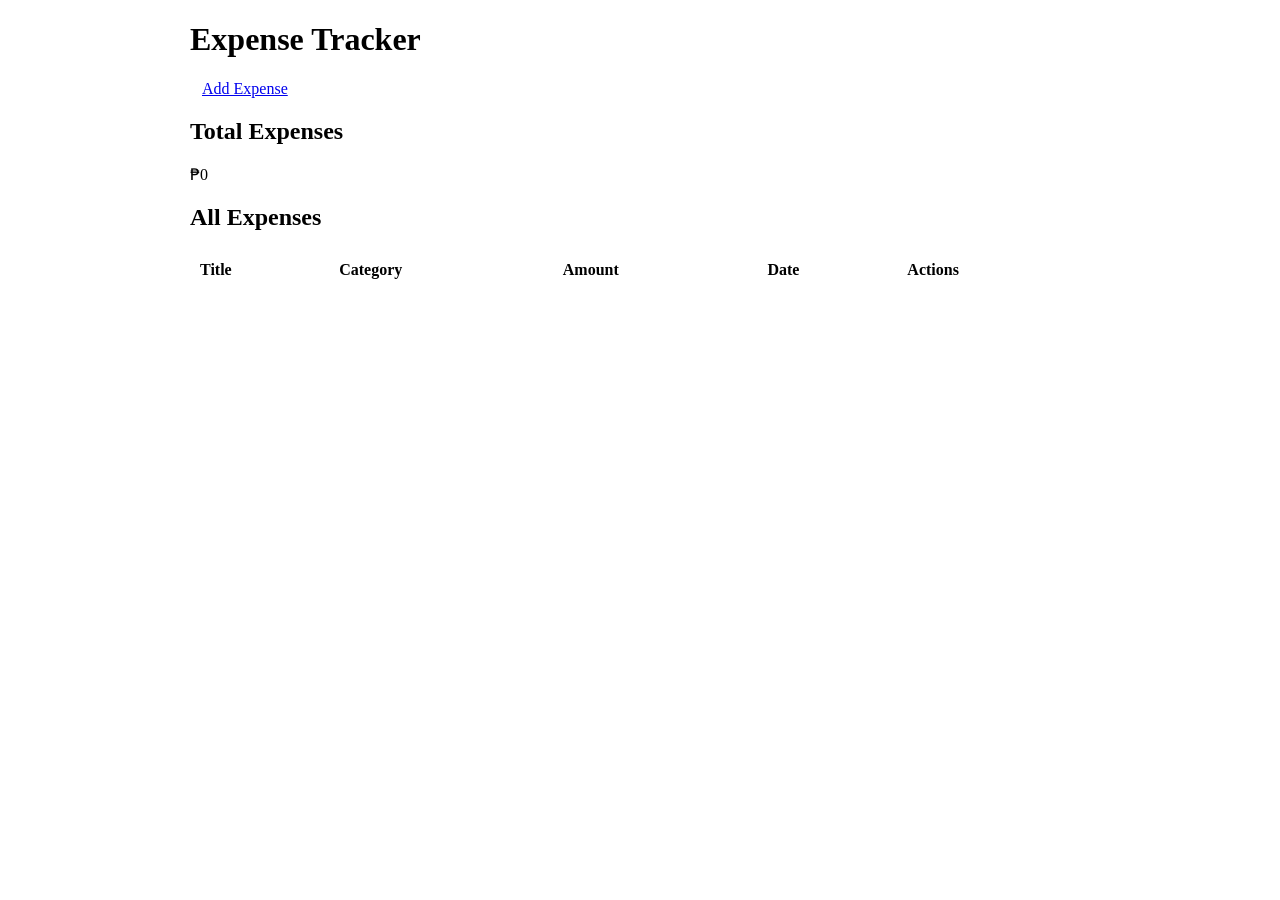
==== index.html @ 745cb198 "File Structure and basic html and js and php." ====
<!DOCTYPE html>
<html>
<head>
    <title>Expense Tracker</title>
    <link rel="stylesheet" href="css/style.css">
</head>

<body class="app-body">

<div class="container">

    <header class="app-header">
        <h1 class="app-title">Expense Tracker</h1>
        <a href="add-expense.html" class="btn btn-primary add-expense-btn">
            Add Expense
        </a>
    </header>

    <section class="summary-section">
        <div class="summary-card total-expenses-card">
            <h2 class="summary-title">Total Expenses</h2>
            <p class="summary-amount" id="totalExpenses">₱0</p>
        </div>
    </section>

    <section class="expenses-section">

        <h2 class="section-title">All Expenses</h2>

        <table class="expense-table" id="expenseTable">

            <thead class="table-header">
                <tr class="table-row header-row">
                    <th class="table-heading">Title</th>
                    <th class="table-heading">Category</th>
                    <th class="table-heading">Amount</th>
                    <th class="table-heading">Date</th>
                    <th class="table-heading">Actions</th>
                </tr>
            </thead>

            <tbody class="table-body">

            </tbody>

        </table>

    </section>

</div>

<script src="js/app.js"></script>

</body>
</html>
---- css/style.css ----
.container{
    max-width:900px;
    margin:auto;
}

.expense-table{
    width:100%;
    border-collapse:collapse;
}

.table-heading{
    text-align:left;
    padding:10px;
}

.expense-row td{
    padding:10px;
    border-bottom:1px solid #ddd;
}

.btn{
    padding:6px 12px;
    border:none;
    cursor:pointer;
}
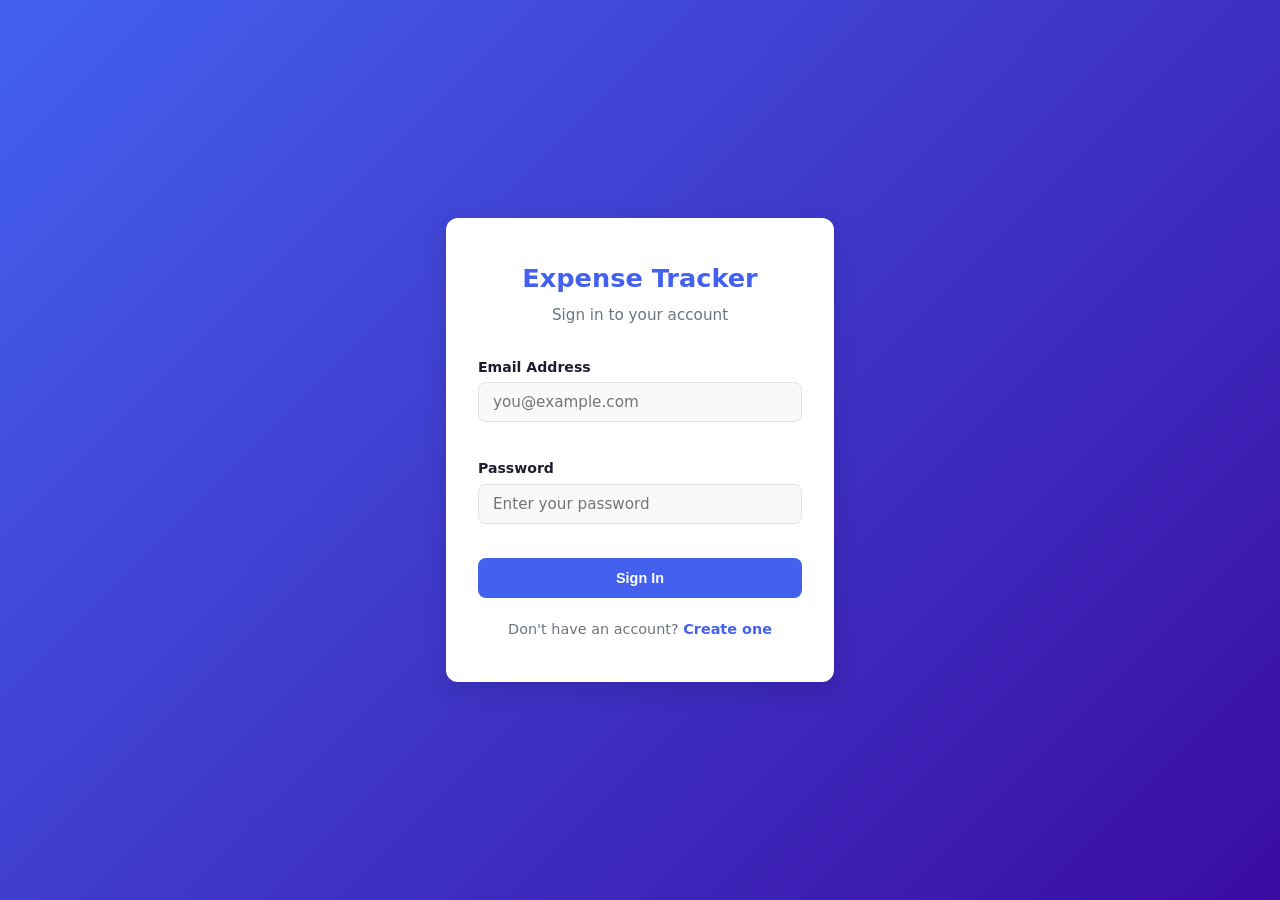
==== commit 2fe98e8a: "fix 3 with users" ====
--- a/index.html
+++ b/index.html
@@ -1,55 +1,16 @@
 <!DOCTYPE html>
-<html>
+<html lang="en">
 <head>
+    <meta charset="UTF-8">
+    <meta name="viewport" content="width=device-width, initial-scale=1.0">
     <title>Expense Tracker</title>
     <link rel="stylesheet" href="css/style.css">
 </head>
-
 <body class="app-body">
-
-<div class="container">
-
-    <header class="app-header">
-        <h1 class="app-title">Expense Tracker</h1>
-        <a href="add-expense.html" class="btn btn-primary add-expense-btn">
-            Add Expense
-        </a>
-    </header>
-
-    <section class="summary-section">
-        <div class="summary-card total-expenses-card">
-            <h2 class="summary-title">Total Expenses</h2>
-            <p class="summary-amount" id="totalExpenses">₱0</p>
-        </div>
-    </section>
-
-    <section class="expenses-section">
-
-        <h2 class="section-title">All Expenses</h2>
-
-        <table class="expense-table" id="expenseTable">
-
-            <thead class="table-header">
-                <tr class="table-row header-row">
-                    <th class="table-heading">Title</th>
-                    <th class="table-heading">Category</th>
-                    <th class="table-heading">Amount</th>
-                    <th class="table-heading">Date</th>
-                    <th class="table-heading">Actions</th>
-                </tr>
-            </thead>
-
-            <tbody class="table-body">
-
-            </tbody>
-
-        </table>
-
-    </section>
-
-</div>
-
-<script src="js/app.js"></script>
-
+    <!-- Redirect page: JS sends user to login or dashboard -->
+    <div class="auth-container">
+        <p class="text-muted">Redirecting...</p>
+    </div>
+    <script src="js/app.js"></script>
 </body>
 </html>
--- a/css/style.css
+++ b/css/style.css
@@ -1,25 +1,377 @@
-.container{
-    max-width:900px;
-    margin:auto;
-}
-
-.expense-table{
-    width:100%;
-    border-collapse:collapse;
-}
-
-.table-heading{
-    text-align:left;
-    padding:10px;
-}
-
-.expense-row td{
-    padding:10px;
-    border-bottom:1px solid #ddd;
-}
-
-.btn{
-    padding:6px 12px;
-    border:none;
-    cursor:pointer;
+/* ============================================================
+   Expense Tracker — Complete Stylesheet
+   ============================================================
+   Design: clean, modern, minimal with a professional feel.
+   Palette: blues & grays with accent pops.
+   ============================================================ */
+
+/* ---- CSS Custom Properties ---- */
+:root {
+    --color-bg:          #f0f2f5;
+    --color-surface:     #ffffff;
+    --color-primary:     #4361ee;
+    --color-primary-dk:  #3a56d4;
+    --color-success:     #2ec4b6;
+    --color-success-dk:  #28b0a3;
+    --color-danger:      #e63946;
+    --color-danger-dk:   #cf2f3c;
+    --color-warning:     #f4a261;
+    --color-text:        #1e1e2f;
+    --color-text-light:  #6c757d;
+    --color-border:      #dee2e6;
+    --color-input-bg:    #f8f9fa;
+
+    --font-family:       'Segoe UI', system-ui, -apple-system, sans-serif;
+    --radius:            8px;
+    --radius-lg:         12px;
+    --shadow-sm:         0 1px 3px rgba(0,0,0,.08);
+    --shadow-md:         0 4px 12px rgba(0,0,0,.1);
+    --shadow-lg:         0 8px 24px rgba(0,0,0,.12);
+    --transition:        .2s ease;
+}
+
+/* ---- Reset ---- */
+*, *::before, *::after {
+    box-sizing: border-box;
+    margin: 0;
+    padding: 0;
+}
+
+/* ---- Base ---- */
+html { font-size: 16px; }
+body {
+    font-family: var(--font-family);
+    color: var(--color-text);
+    background: var(--color-bg);
+    line-height: 1.6;
+    min-height: 100vh;
+}
+
+a { color: var(--color-primary); text-decoration: none; }
+a:hover { text-decoration: underline; }
+
+/* ---- Container ---- */
+.container {
+    max-width: 960px;
+    margin: 0 auto;
+    padding: 24px 16px 48px;
+}
+
+/* ================================================================
+   NAVBAR
+   ================================================================ */
+.navbar {
+    background: var(--color-surface);
+    border-bottom: 1px solid var(--color-border);
+    box-shadow: var(--shadow-sm);
+    position: sticky;
+    top: 0;
+    z-index: 100;
+}
+.navbar-inner {
+    max-width: 960px;
+    margin: 0 auto;
+    padding: 12px 16px;
+    display: flex;
+    align-items: center;
+    justify-content: space-between;
+}
+.navbar-brand {
+    font-size: 1.25rem;
+    font-weight: 700;
+    color: var(--color-primary);
+}
+.navbar-brand:hover { text-decoration: none; opacity: .85; }
+.navbar-right {
+    display: flex;
+    align-items: center;
+    gap: 12px;
+}
+.navbar-user {
+    font-size: .9rem;
+    color: var(--color-text-light);
+}
+
+/* ================================================================
+   BUTTONS
+   ================================================================ */
+.btn {
+    display: inline-flex;
+    align-items: center;
+    justify-content: center;
+    padding: 10px 20px;
+    border: none;
+    border-radius: var(--radius);
+    font-size: .9rem;
+    font-weight: 600;
+    cursor: pointer;
+    transition: background var(--transition), transform var(--transition), box-shadow var(--transition);
+    text-decoration: none;
+    line-height: 1.4;
+}
+.btn:hover { transform: translateY(-1px); box-shadow: var(--shadow-sm); text-decoration: none; }
+.btn:active { transform: translateY(0); }
+.btn:disabled { opacity: .6; cursor: not-allowed; transform: none; }
+
+.btn-primary   { background: var(--color-primary); color: #fff; }
+.btn-primary:hover { background: var(--color-primary-dk); }
+
+.btn-success   { background: var(--color-success); color: #fff; }
+.btn-success:hover { background: var(--color-success-dk); }
+
+.btn-danger    { background: var(--color-danger); color: #fff; }
+.btn-danger:hover  { background: var(--color-danger-dk); }
+
+.btn-secondary { background: var(--color-border); color: var(--color-text); }
+.btn-secondary:hover { background: #ced4da; }
+
+.btn-outline {
+    background: transparent;
+    border: 1.5px solid var(--color-border);
+    color: var(--color-text);
+}
+.btn-outline:hover { border-color: var(--color-primary); color: var(--color-primary); }
+
+.btn-sm  { padding: 6px 14px; font-size: .82rem; }
+.btn-block { width: 100%; }
+
+/* ================================================================
+   AUTH PAGES  (login / register)
+   ================================================================ */
+.auth-body {
+    display: flex;
+    align-items: center;
+    justify-content: center;
+    min-height: 100vh;
+    background: linear-gradient(135deg, #4361ee 0%, #3a0ca3 100%);
+}
+.auth-container {
+    width: 100%;
+    max-width: 420px;
+    padding: 16px;
+}
+.auth-card {
+    background: var(--color-surface);
+    border-radius: var(--radius-lg);
+    padding: 40px 32px;
+    box-shadow: var(--shadow-lg);
+}
+.auth-header { text-align: center; margin-bottom: 28px; }
+.auth-title  { font-size: 1.6rem; font-weight: 700; color: var(--color-primary); margin-bottom: 4px; }
+.auth-subtitle { color: var(--color-text-light); font-size: .95rem; }
+.auth-footer  { text-align: center; margin-top: 20px; font-size: .9rem; color: var(--color-text-light); }
+.auth-link    { font-weight: 600; }
+
+/* ================================================================
+   FORMS
+   ================================================================ */
+.expense-form, .auth-form {
+    display: flex;
+    flex-direction: column;
+    gap: 18px;
+}
+.form-group { display: flex; flex-direction: column; gap: 4px; }
+.form-label { font-size: .88rem; font-weight: 600; color: var(--color-text); }
+.form-input, .form-textarea {
+    width: 100%;
+    padding: 10px 14px;
+    border: 1.5px solid var(--color-border);
+    border-radius: var(--radius);
+    font-size: .95rem;
+    font-family: inherit;
+    background: var(--color-input-bg);
+    color: var(--color-text);
+    transition: border-color var(--transition), box-shadow var(--transition);
+}
+.form-input:focus, .form-textarea:focus {
+    outline: none;
+    border-color: var(--color-primary);
+    box-shadow: 0 0 0 3px rgba(67,97,238,.15);
+}
+.form-input.invalid { border-color: var(--color-danger); }
+.form-textarea { min-height: 80px; resize: vertical; }
+.form-error { font-size: .8rem; color: var(--color-danger); min-height: 1em; }
+
+.form-actions {
+    display: flex;
+    gap: 12px;
+    margin-top: 8px;
+}
+
+/* ================================================================
+   ALERTS
+   ================================================================ */
+.alert {
+    padding: 12px 16px;
+    border-radius: var(--radius);
+    font-size: .9rem;
+    font-weight: 500;
+}
+.alert-danger {
+    background: #fef2f2;
+    color: var(--color-danger);
+    border: 1px solid #fecaca;
+}
+
+/* ================================================================
+   SUMMARY CARDS (dashboard)
+   ================================================================ */
+.summary-section {
+    display: grid;
+    grid-template-columns: repeat(auto-fit, minmax(220px, 1fr));
+    gap: 16px;
+    margin-bottom: 28px;
+}
+.summary-card {
+    background: var(--color-surface);
+    border-radius: var(--radius-lg);
+    padding: 24px;
+    display: flex;
+    align-items: center;
+    gap: 16px;
+    box-shadow: var(--shadow-sm);
+    transition: box-shadow var(--transition), transform var(--transition);
+}
+.summary-card:hover {
+    box-shadow: var(--shadow-md);
+    transform: translateY(-2px);
+}
+.summary-icon { font-size: 2rem; }
+.summary-label { font-size: .82rem; color: var(--color-text-light); text-transform: uppercase; letter-spacing: .5px; }
+.summary-amount { font-size: 1.35rem; font-weight: 700; color: var(--color-text); margin-top: 2px; }
+
+.card-total   { border-left: 4px solid var(--color-primary); }
+.card-count   { border-left: 4px solid var(--color-success); }
+.card-highest { border-left: 4px solid var(--color-warning); }
+
+/* ================================================================
+   STATS SECTION
+   ================================================================ */
+.stats-section {
+    display: grid;
+    grid-template-columns: repeat(auto-fit, minmax(280px, 1fr));
+    gap: 16px;
+    margin-bottom: 28px;
+}
+.stats-card {
+    background: var(--color-surface);
+    border-radius: var(--radius-lg);
+    padding: 24px;
+    box-shadow: var(--shadow-sm);
+}
+.stats-card .section-title { margin-bottom: 16px; }
+
+.category-list, .monthly-list {
+    display: flex;
+    flex-direction: column;
+    gap: 10px;
+}
+.stat-row {
+    display: flex;
+    justify-content: space-between;
+    align-items: center;
+    font-size: .92rem;
+}
+.stat-label { color: var(--color-text); font-weight: 500; }
+.stat-value { font-weight: 700; color: var(--color-primary); }
+.stat-bar-wrap {
+    width: 100%;
+    height: 6px;
+    background: var(--color-input-bg);
+    border-radius: 3px;
+    margin-top: 4px;
+    overflow: hidden;
+}
+.stat-bar {
+    height: 100%;
+    background: var(--color-primary);
+    border-radius: 3px;
+    transition: width .4s ease;
+}
+
+/* ================================================================
+   FILTER BAR
+   ================================================================ */
+.filter-section { margin-bottom: 24px; }
+.filter-bar {
+    display: flex;
+    flex-wrap: wrap;
+    gap: 10px;
+    align-items: center;
+    background: var(--color-surface);
+    border-radius: var(--radius-lg);
+    padding: 16px;
+    box-shadow: var(--shadow-sm);
+}
+.filter-input, .filter-select { flex: 1; min-width: 140px; }
+.filter-amount { max-width: 120px; min-width: 100px; flex: 0 1 auto; }
+
+/* ================================================================
+   EXPENSE TABLE
+   ================================================================ */
+.expenses-section { margin-bottom: 32px; }
+.expenses-header {
+    display: flex;
+    justify-content: space-between;
+    align-items: center;
+    margin-bottom: 16px;
+}
+
+.section-title { font-size: 1.1rem; font-weight: 700; }
+.page-header   { margin-bottom: 24px; }
+.page-title    { font-size: 1.3rem; font-weight: 700; }
+
+.table-wrapper {
+    background: var(--color-surface);
+    border-radius: var(--radius-lg);
+    box-shadow: var(--shadow-sm);
+    overflow-x: auto;
+}
+.expense-table {
+    width: 100%;
+    border-collapse: collapse;
+}
+.table-heading {
+    text-align: left;
+    padding: 14px 16px;
+    font-size: .82rem;
+    text-transform: uppercase;
+    letter-spacing: .5px;
+    color: var(--color-text-light);
+    background: var(--color-input-bg);
+    border-bottom: 2px solid var(--color-border);
+}
+.expense-row td {
+    padding: 12px 16px;
+    border-bottom: 1px solid var(--color-border);
+    font-size: .92rem;
+    vertical-align: middle;
+}
+.expense-row:last-child td { border-bottom: none; }
+.expense-row:hover { background: #f8f9ff; }
+
+.expense-row .actions {
+    display: flex;
+    gap: 8px;
+}
+
+/* ================================================================
+   UTILITIES
+   ================================================================ */
+.text-muted { color: var(--color-text-light); font-size: .9rem; }
+.text-center { text-align: center; }
+
+/* ================================================================
+   RESPONSIVE
+   ================================================================ */
+@media (max-width: 600px) {
+    .container { padding: 16px 12px 32px; }
+    .summary-section { grid-template-columns: 1fr; }
+    .stats-section   { grid-template-columns: 1fr; }
+    .filter-bar      { flex-direction: column; }
+    .filter-input, .filter-select, .filter-amount { min-width: 100%; max-width: 100%; }
+    .form-actions    { flex-direction: column; }
+    .expenses-header { flex-direction: column; gap: 12px; align-items: flex-start; }
+    .auth-card       { padding: 28px 20px; }
+    .navbar-inner    { flex-direction: column; gap: 8px; }
 }
